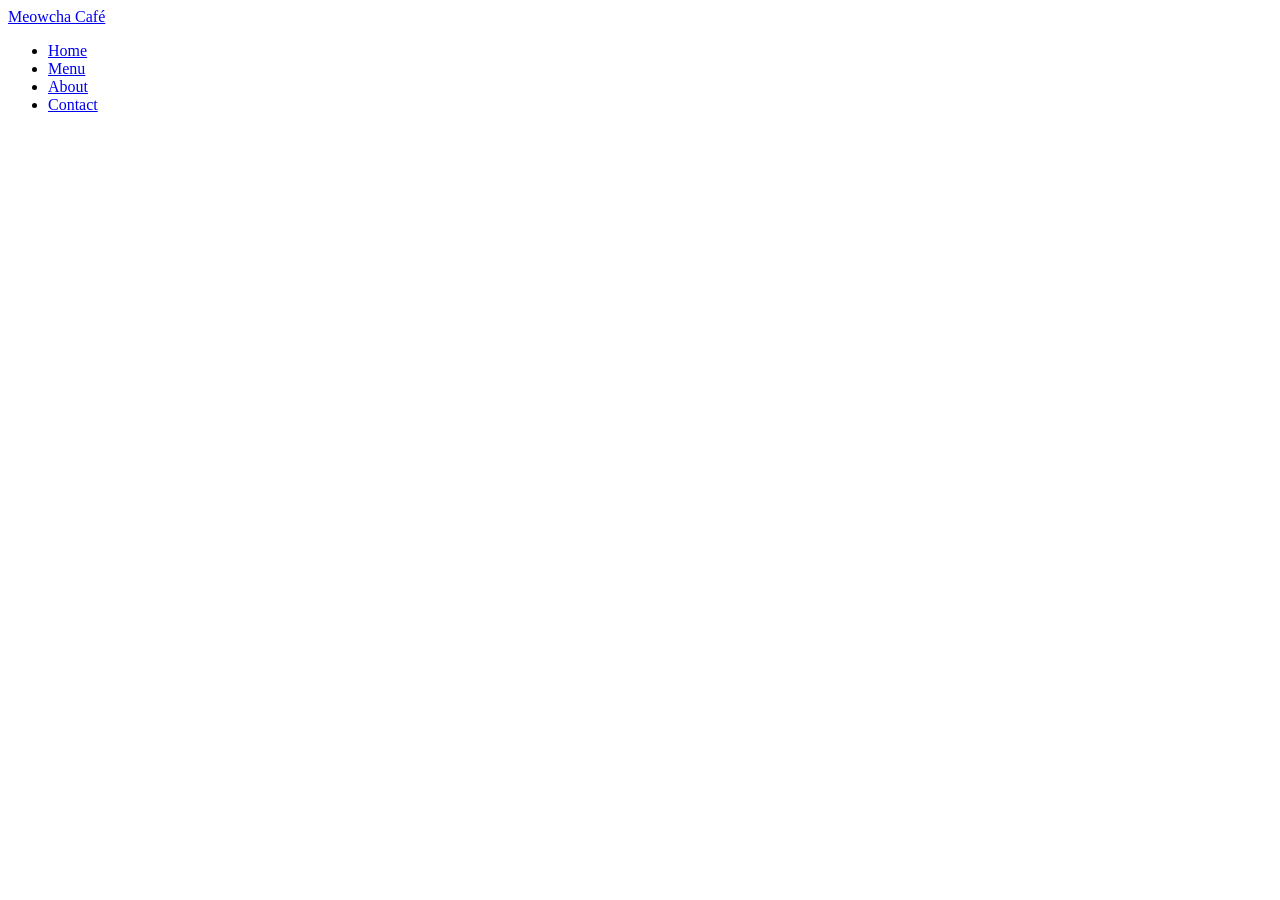
==== index.html @ 60f3a760 "update style.css" ====
<!DOCTYPE html>
<html lang="en">
<head>
  <meta charset="UTF-8">
  <meta name="viewport" content="width=device-width, initial-scale=1.0">
  <title>Meowcha Café | Home</title>

  <!-- Google Fonts link goes here once we choose the fonts -->

  <link rel="stylesheet" href="css/style.css">
</head>

<body>

  <!-- NAVBAR -->
  <header>
    <nav>
      <a href="index.html" class="nav-logo">Meowcha Café</a>
      <ul class="nav-links">
        <li><a href="index.html">Home</a></li>
        <li><a href="menu.html">Menu</a></li>
        <li><a href="about.html">About</a></li>
        <li><a href="contact.html">Contact</a></li>
      </ul>
    </nav>
  </header>

  <main>

    <!-- HERO -->
    <section class="home-hero">
      <!-- heading, short tagline, button -->
    </section>

    <!-- HOURS AND SESSIONS -->
    <section class="home-hours">
      <!-- section heading -->
      <!-- 2-3 cards: opening hours, session names and times -->
    </section>

    <!-- STORY PREVIEW -->
    <section class="home-story">
      <!-- heading, 2-3 sentences, "Read more" link to about.html -->
    </section>

    <!-- GALLERY -->
    <section class="home-gallery">
      <!-- section heading -->
      <!-- 6-8 images -->
    </section>

  </main>

  <!-- FOOTER -->
  <footer>
    <!-- café name, address, phone, copyright line -->
  </footer>

</body>
</html>
---- css/style.css ----
/* ==========================================
   1. COLOURS AND VARIABLES (Hania)
   ========================================== */
:root { 

 }

/* ==========================================
   2. GLOBAL STYLES (Hania )
   ========================================== */


/* ==========================================
   3. NAVBAR (Hania )
   ========================================== */

/* ==========================================
   4. FOOTER (Hania )
   ========================================== */

/* ==========================================
   5. HOME PAGE (Hania)
   ========================================== */

/* ==========================================
   6. MENU PAGE (Umer)
   ========================================== */



/* ==========================================
   7. CONTACT PAGE (Anoosha)
   ========================================== */
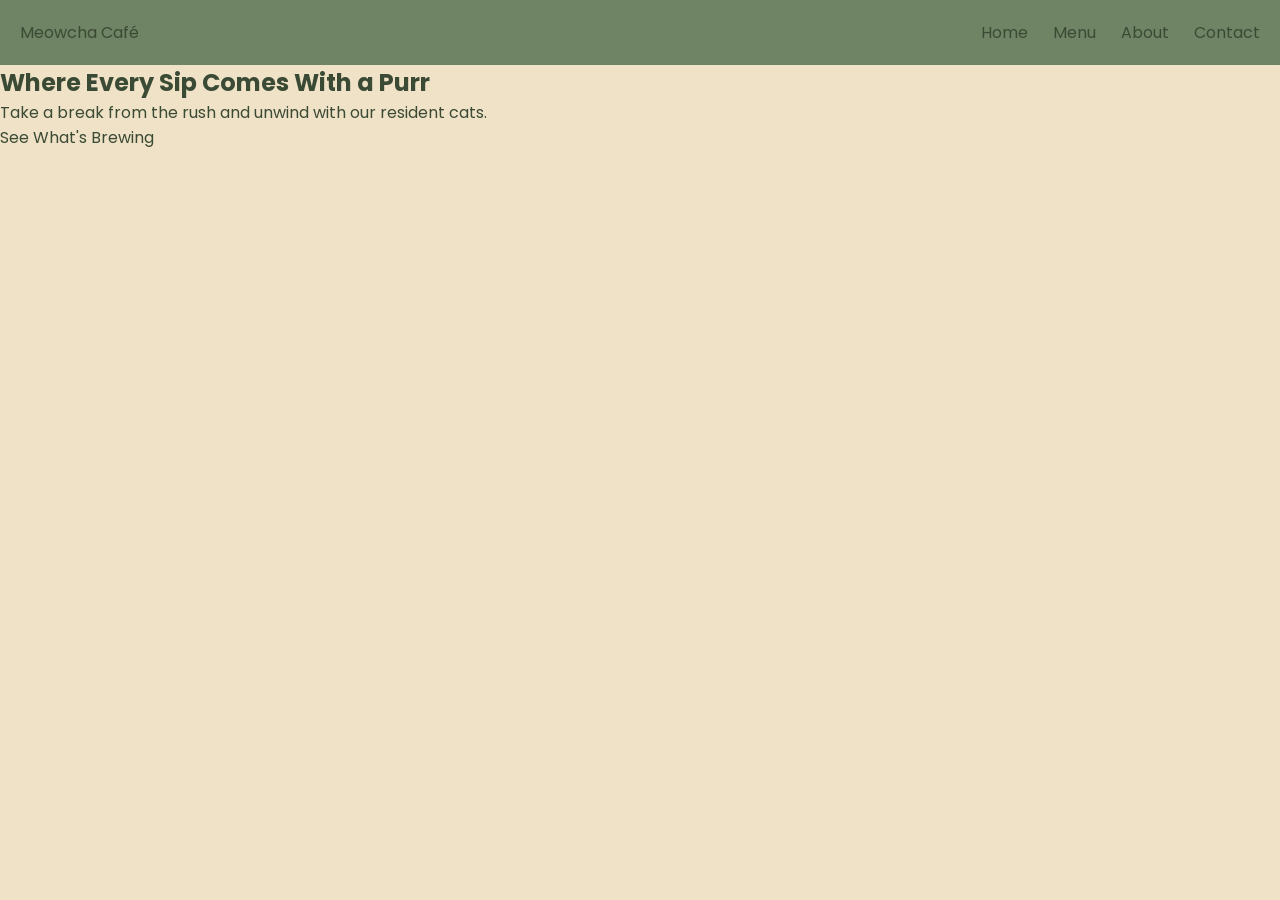
==== commit 6aa373ad: "add global styles" ====
--- a/index.html
+++ b/index.html
@@ -5,8 +5,10 @@
   <meta name="viewport" content="width=device-width, initial-scale=1.0">
   <title>Meowcha Café | Home</title>
 
-  <!-- Google Fonts link goes here once we choose the fonts -->
-
+ 
+<link rel="preconnect" href="https://fonts.googleapis.com">
+<link rel="preconnect" href="https://fonts.gstatic.com" crossorigin>
+<link href="https://fonts.googleapis.com/css2?family=Poppins:wght@400;500;600&display=swap" rel="stylesheet">
   <link rel="stylesheet" href="css/style.css">
 </head>
 
@@ -29,7 +31,9 @@
 
     <!-- HERO -->
     <section class="home-hero">
-      <!-- heading, short tagline, button -->
+      <h1>Where Every Sip Comes With a Purr</h1>
+      <p>Take a break from the rush and unwind with our resident cats.</p>
+      <a href="menu.html" class = "home-btn">See What's Brewing</a>
     </section>
 
     <!-- HOURS AND SESSIONS -->
--- a/css/style.css
+++ b/css/style.css
@@ -1,19 +1,58 @@
 /* ==========================================
    1. COLOURS AND VARIABLES (Hania)
    ========================================== */
-:root { 
 
- }
+:root {
+
+  --cream: #EFE2C6;
+  --green: #6F8464;
+
+  --dark-green: #3B4A34;
+  --light-cream: #FAF5E9;
+  --accent: #C9A66B;
+
+  /* Fonts */
+  --heading-font: 'Poppins', sans-serif;
+  --body-font: 'Poppins', sans-serif;
+}
+ 
 
 /* ==========================================
    2. GLOBAL STYLES (Hania )
+   
    ========================================== */
+   * {
+  margin: 0;
+  padding: 0;
+  box-sizing: border-box;
+}
+body{
+   background-color : var(--cream);
+   color : var(--dark-green);
+   font-family: var(--body-font);
+}
+a{
+   text-decoration: none;
+   color: var(--dark-green);
+}
+
 
 
 /* ==========================================
    3. NAVBAR (Hania )
    ========================================== */
-
+.nav-links{
+   display:flex;
+   gap:25px;
+   list-style:none;
+}
+nav{
+   display:flex;
+justify-content:space-between;
+align-items:center;
+padding: 20px;
+background-color: var(--green);
+}
 /* ==========================================
    4. FOOTER (Hania )
    ========================================== */
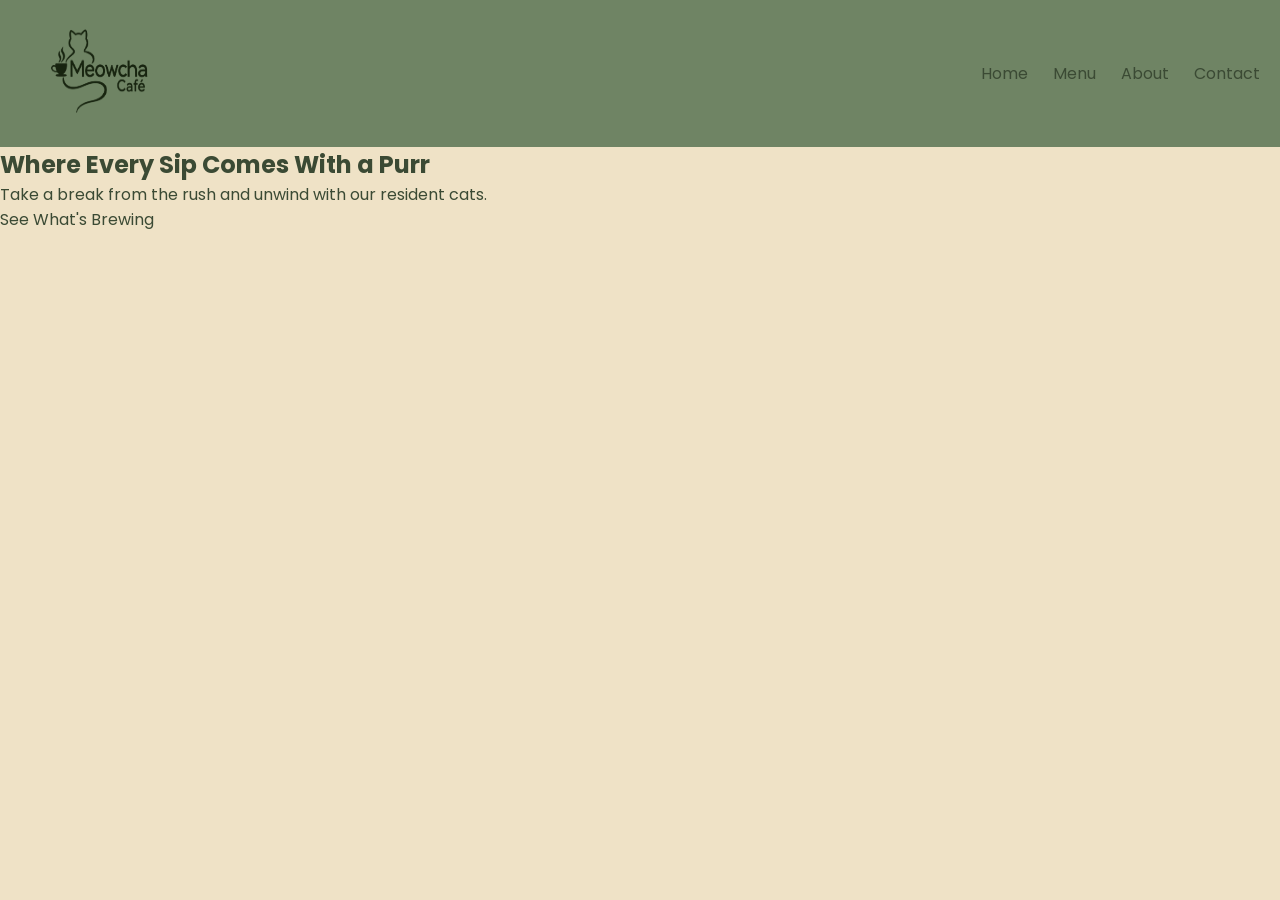
==== commit 487836c9: "nav-logo" ====
--- a/index.html
+++ b/index.html
@@ -17,7 +17,7 @@
   <!-- NAVBAR -->
   <header>
     <nav>
-      <a href="index.html" class="nav-logo">Meowcha Café</a>
+      <a href="index.html" class="nav-log"><img src="images/nav--logo.jpeg" alt="Nav logo"></a>
       <ul class="nav-links">
         <li><a href="index.html">Home</a></li>
         <li><a href="menu.html">Menu</a></li>
--- a/css/style.css
+++ b/css/style.css
@@ -64,7 +64,12 @@
 /* ==========================================
    6. MENU PAGE (Umer)
    ========================================== */
+.nav-log img{
+   height: 100px;
+   width: 150px;
+    mix-blend-mode: multiply;
 
+}
 
 
 /* ==========================================
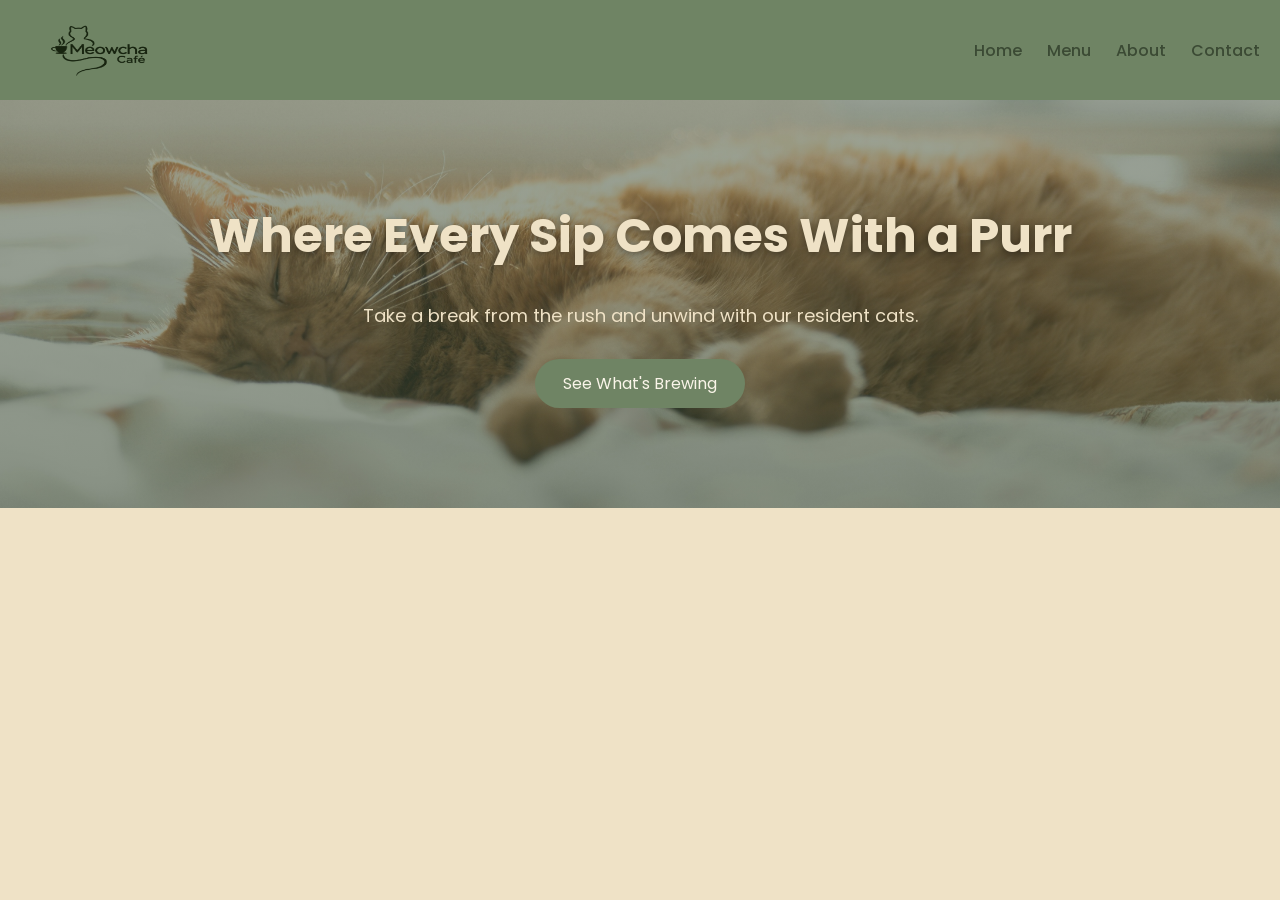
==== commit 5ab97c5d: "updated navbar and hero styles" ====
--- a/index.html
+++ b/index.html
@@ -31,13 +31,14 @@
 
     <!-- HERO -->
     <section class="home-hero">
-      <h1>Where Every Sip Comes With a Purr</h1>
-      <p>Take a break from the rush and unwind with our resident cats.</p>
+      <h1 class="change-c">Where Every Sip Comes With a Purr</h1>
+      <p class="change-c">Take a break from the rush and unwind with our resident cats.</p>
       <a href="menu.html" class = "home-btn">See What's Brewing</a>
     </section>
 
     <!-- HOURS AND SESSIONS -->
     <section class="home-hours">
+      
       <!-- section heading -->
       <!-- 2-3 cards: opening hours, session names and times -->
     </section>
--- a/css/style.css
+++ b/css/style.css
@@ -45,6 +45,8 @@
    display:flex;
    gap:25px;
    list-style:none;
+   color:var(--light-cream);
+   font-weight: 500;
 }
 nav{
    display:flex;
@@ -52,6 +54,12 @@
 align-items:center;
 padding: 20px;
 background-color: var(--green);
+transition: 0.3s;
+}
+.nav-logo{
+   font-size: 24px;
+   font-weight:500;
+   color:var(--dark-green);
 }
 /* ==========================================
    4. FOOTER (Hania )
@@ -60,6 +68,37 @@
 /* ==========================================
    5. HOME PAGE (Hania)
    ========================================== */
+.home-hero{
+   padding:100px 20px;
+   text-align:center;
+   background-image: linear-gradient(rgba(59, 74, 52, 0.5), rgba(59, 74, 52, 0.6)), url(../images/nav.jpg) ;
+background-size: cover;
+background-position: center;
+}
+.home-hero h1{
+   font-size: 48px;
+   margin-bottom: 30px;
+   text-shadow: 0 2px 8px rgba(0,0,0,0.4);
+}
+.home-hero p{
+   font-size: 18px;
+   margin-bottom: 30px;
+}
+.home-btn{
+   display:inline-block;
+   padding: 12px 28px;
+   color:var(--light-cream);
+   background-color: var(--green);
+   border-radius: 25px;
+   transition: 0.3s;
+}
+.home-btn:hover{
+   color:var(--dark-green) ;
+}
+.change-c{
+   color:var(--cream);
+}
+
 
 /* ==========================================
    6. MENU PAGE (Umer)
@@ -68,6 +107,8 @@
    height: 100px;
    width: 150px;
     mix-blend-mode: multiply;
+    height: 60px;
+    display:block;
 
 }
 
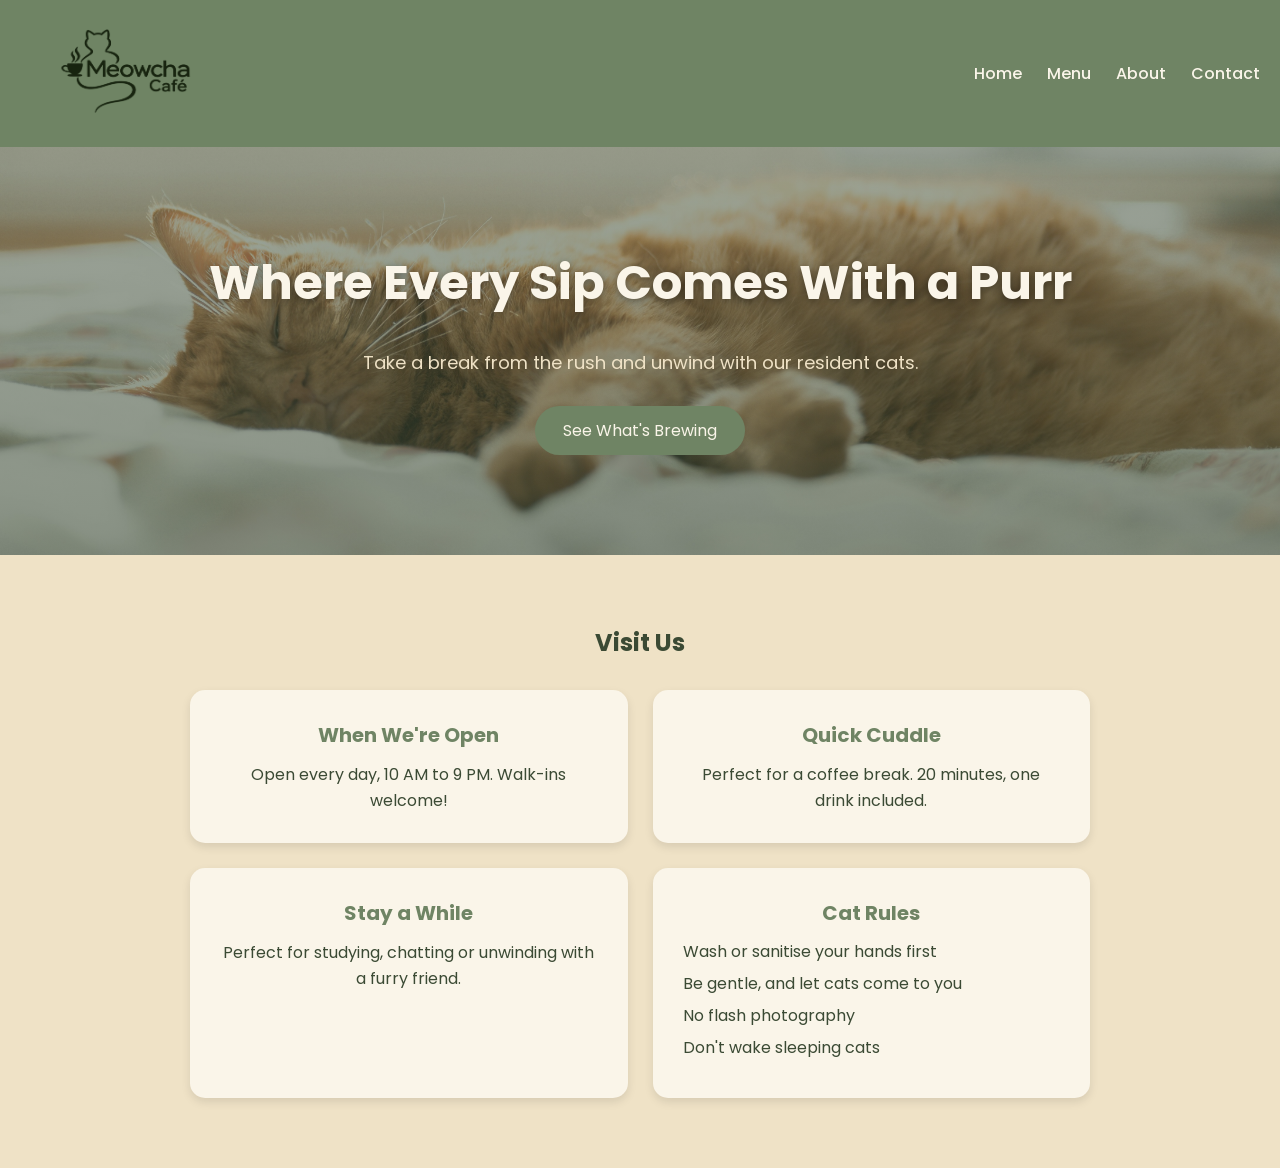
==== commit a362b725: "Added hero,hours cards and nav hover" ====
--- a/index.html
+++ b/index.html
@@ -38,7 +38,30 @@
 
     <!-- HOURS AND SESSIONS -->
     <section class="home-hours">
-      
+      <h2>Visit Us</h2>
+      <div class = "home-cards">
+        <div class="info-card">
+        <h3>When We're Open</h3>
+        <p>Open every day, 10 AM to 9 PM. Walk-ins welcome!</p>
+        </div>
+       <div class="info-card">
+          <h3>Quick Cuddle</h3>
+          <p>Perfect for a coffee break. 20 minutes, one drink included.</p>
+        </div>
+        <div class = "info-card">
+          <h3>Stay a While</h3>
+          <p>Perfect for studying, chatting or unwinding with a furry friend.</p>
+        </div>
+        <div class ="info-card">
+          <h3>Cat Rules</h3>
+          <ul>
+            <li>Wash or sanitise your hands first</li>
+            <li>Be gentle, and let cats come to you</li>
+            <li>No flash photography</li>
+            <li>Don't wake sleeping cats</li>
+          </ul>
+        </div>
+      </div>
       <!-- section heading -->
       <!-- 2-3 cards: opening hours, session names and times -->
     </section>
--- a/css/style.css
+++ b/css/style.css
@@ -48,6 +48,19 @@
    color:var(--light-cream);
    font-weight: 500;
 }
+.nav-links a{
+   color: var(--light-cream);
+   transition: 0.3s;
+  
+}
+.nav-links a:hover{
+   text-decoration: underline;
+  color: var(--accent);
+  transform: translateY(-2px);
+ 
+}
+
+
 nav{
    display:flex;
 justify-content:space-between;
@@ -79,6 +92,7 @@
    font-size: 48px;
    margin-bottom: 30px;
    text-shadow: 0 2px 8px rgba(0,0,0,0.4);
+   color: var(--light-cream);
 }
 .home-hero p{
    font-size: 18px;
@@ -93,23 +107,109 @@
    transition: 0.3s;
 }
 .home-btn:hover{
-   color:var(--dark-green) ;
+   background-color: var(--light-cream);
+    color: var(--dark-green);
+    transform: translateY(-3px);
 }
 .change-c{
    color:var(--cream);
 }
-
-
+.home-hours{
+   padding: 70px 40px;
+text-align:center;
+background-color: var(--cream);
+}
+.info-card{
+   background-color: var(--light-cream);
+   padding:30px;
+   border-radius: 15px;
+   box-shadow: 0 4px 10px rgba(0,0,0,0.1);
+   transition: 0.3s;
+}
+.info-card:hover{
+   transform: translateY(-5px);
+   box-shadow: 0 8px 18px rgba(0,0,0,0.18);
+}
+.home-cards{
+   display:grid;
+   grid-template-columns: repeat(2,1fr);
+   gap:25px;
+   max-width: 900px;
+   margin:30px auto 0;
+   
+}
+.info-card h3{
+   color:var(--green);
+   font-size: 20px;
+   margin-bottom: 12px;
+
+}
+.info-card p{
+   line-height: 1.6;
+
+}
+.info-card ul{
+   text-align: left;
+   list-style: none;
+}
+.info-card li{
+   margin-bottom: 8px;
+   line-height: 1.5;
+}
+@media (max-width: 768px) {
+  .home-cards {
+    grid-template-columns: 1fr;
+  }
+}
 /* ==========================================
    6. MENU PAGE (Umer)
    ========================================== */
 .nav-log img{
    height: 100px;
-   width: 150px;
+   width: auto;
     mix-blend-mode: multiply;
-    height: 60px;
-    display:block;
-
+   
+
+}
+
+.hero-banner {
+    height: 200px;
+    width: 630px;
+    object-fit: cover;
+    display: block;
+}
+
+.hero {
+    position: relative;
+    width: 630px;
+    height: 200px;
+    overflow: hidden;
+}
+
+.hero img {
+    width: 100%;
+    height: 100%;
+}
+
+.hero h1 {
+    position: absolute;
+    left: 30%;
+    top: 40%;
+    color: white;
+    margin: 0;
+}
+
+.para1{
+    position: absolute;
+   color: white;
+    left: 10%;
+    top: 65%;
+}
+.para2 {
+       position: absolute;
+   color: white;
+    left: 44.5%;
+    top: 75%;
 }
 
 
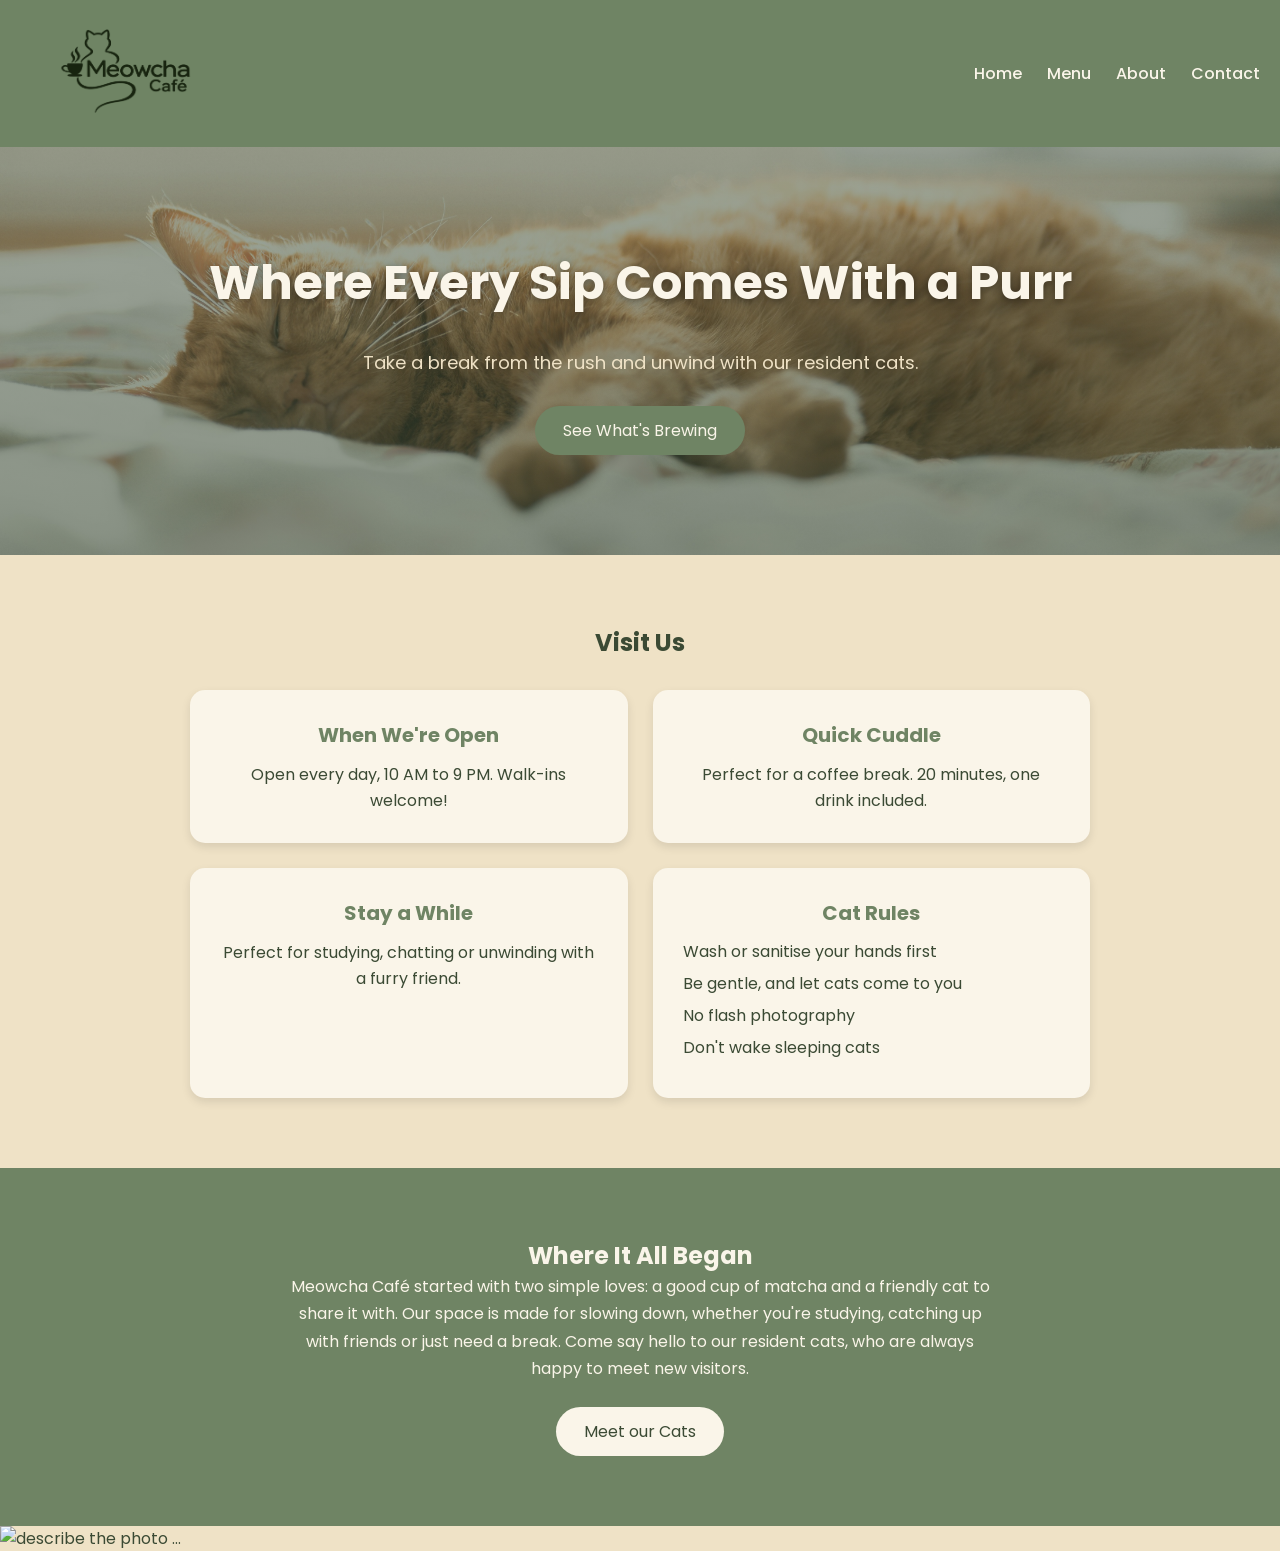
==== commit 95515b8b: "added story preview" ====
--- a/index.html
+++ b/index.html
@@ -68,13 +68,24 @@
 
     <!-- STORY PREVIEW -->
     <section class="home-story">
-      <!-- heading, 2-3 sentences, "Read more" link to about.html -->
+      <h2>Where It All Began</h2>
+      <p>Meowcha Café started with two simple loves:
+         a good cup of matcha and a friendly cat to 
+         share it with. Our space is made for slowing 
+         down, whether you're studying, catching up 
+         with friends or just need a break. Come say
+          hello to our resident cats, who are always 
+          happy to meet new visitors.</p>
+      <a href="about.html" class="home-btn home-btn-light">Meet our Cats</a>
+     
     </section>
 
     <!-- GALLERY -->
     <section class="home-gallery">
-      <!-- section heading -->
-      <!-- 6-8 images -->
+     <div class="gallery-grid">
+  <img src="images/gallery-1.jpg" alt="describe the photo">
+  ...
+</div>
     </section>
 
   </main>
--- a/css/style.css
+++ b/css/style.css
@@ -156,6 +156,26 @@
    margin-bottom: 8px;
    line-height: 1.5;
 }
+.home-story{
+   
+   padding: 70px 40px;
+   text-align: center;
+   background-color: var(--green);
+
+}
+.home-story h2{
+   color:var(--light-cream);
+}
+.home-story p{
+   max-width: 700px;
+   margin: 0 auto 25px;
+   line-height: 1.7;
+   color:var(--light-cream);
+}
+.home-btn-light{
+   background-color: var(--light-cream);
+  color: var(--dark-green);
+}
 @media (max-width: 768px) {
   .home-cards {
     grid-template-columns: 1fr;
@@ -172,47 +192,142 @@
 
 }
 
+.hero {
+    position: relative;
+    width: 100%;
+    height: 200px;
+    overflow: hidden;
+}
+
 .hero-banner {
-    height: 200px;
-    width: 630px;
+    width: 100%;
+    height: 100%;
     object-fit: cover;
     display: block;
 }
 
-.hero {
-    position: relative;
-    width: 630px;
-    height: 200px;
-    overflow: hidden;
-}
-
-.hero img {
-    width: 100%;
-    height: 100%;
-}
-
 .hero h1 {
     position: absolute;
-    left: 30%;
+    left: 40%;
     top: 40%;
     color: white;
     margin: 0;
 }
 
-.para1{
+.para1 {
     position: absolute;
-   color: white;
-    left: 10%;
+    color: white;
+    left: 30%;
     top: 65%;
-}
+    margin: 0;
+}
+
 .para2 {
-       position: absolute;
-   color: white;
-    left: 44.5%;
-    top: 75%;
-}
-
-
+    position: absolute;
+    color: white;
+    left: 47%;
+    top: 80%;
+    margin: 0;
+}
+
+.main-container {
+    display: flex;
+    justify-content: center;
+    gap: 25px;
+    margin-top: 25px;
+}
+
+.container {
+    width: 350px;
+    height: 500px;
+    background-color: #F8F1E3;
+    border: 2px solid #6F8464;
+    border-radius: 15px;
+    overflow: hidden;
+}
+
+.container img {
+    width: 100%;
+    height: 220px;
+    object-fit: cover;
+    display: block;
+    border-radius: 2px;
+}
+
+.card-content {
+    padding: 12px;
+}
+
+.card-content h2 {
+    text-align: center;
+    color: #40513B;
+    margin: 8px 0 15px;
+}
+
+.cat-info {
+    display: flex;
+    justify-content: space-between;
+    background-color: #EFE5D0;
+    padding: 12px;
+    border-radius: 8px;
+}
+
+.cat-info div {
+    width: 50%;
+}
+
+.birthday {
+    text-align: right;
+    border-left: 1px solid #6F8464;
+    padding-left: 8px;
+}
+
+.cat-info span {
+    color: #78896D;
+    font-size: 12px;
+}
+
+.cat-info p {
+    color: #40513B;
+    margin-top: 5px;
+    font-size: 14px;
+}
+
+.personality-title {
+    color: #6F8464;
+    margin-top: 15px;
+}
+
+.tags {
+    display: flex;
+    flex-wrap: wrap;
+    gap: 8px;
+}
+
+.tags span {
+    background-color: #E8EBD9;
+    color: #40513B;
+    border: 1px solid #C6CEB8;
+    border-radius: 20px;
+    padding: 6px 12px;
+    font-size: 12px;
+}
+
+.card-content button {
+    width: 100%;
+    padding: 12px;
+    margin-top: 20px;
+    background-color: #6F8464;
+    color: white;
+    border: none;
+    border-radius: 8px;
+    font-size: 15px;
+    cursor: pointer;
+}
+.card-content button:hover {
+    background-color: #526448;
+    cursor: pointer;
+}
 /* ==========================================
    7. CONTACT PAGE (Anoosha)
    ========================================== */
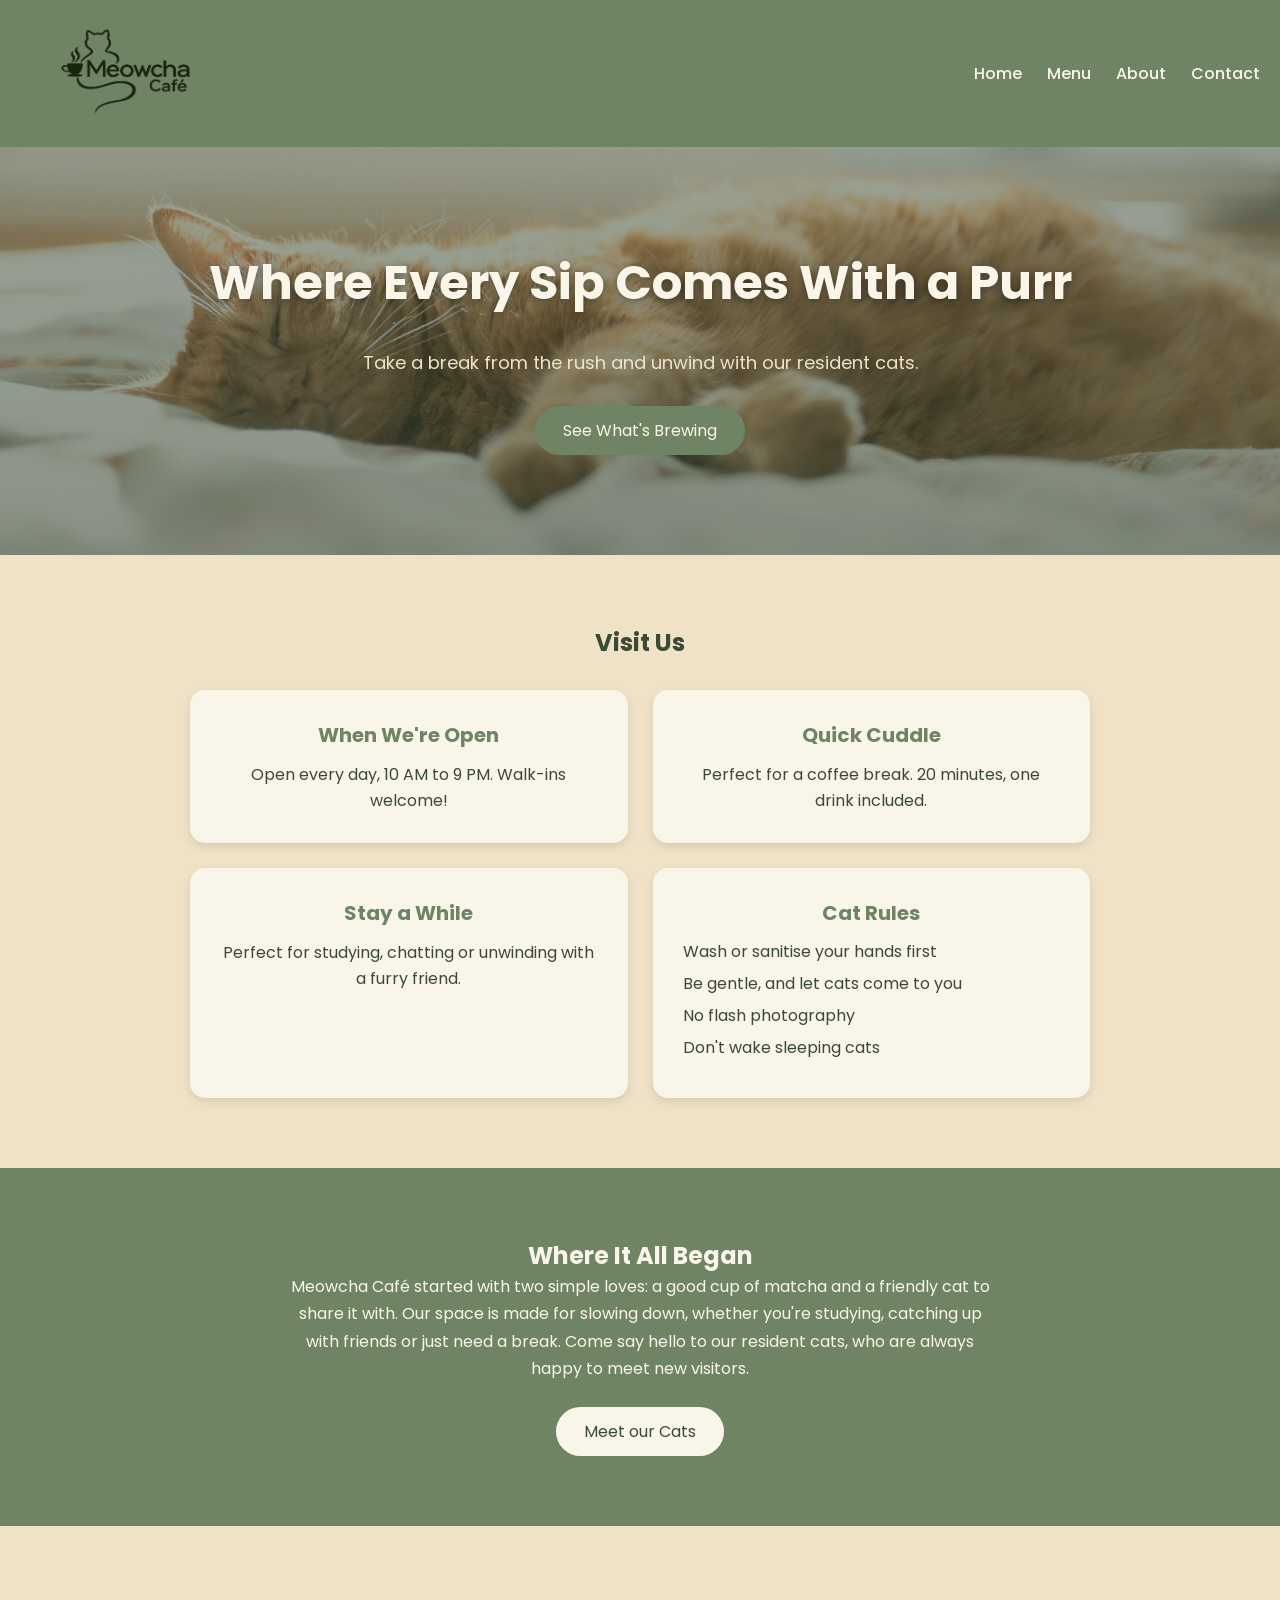
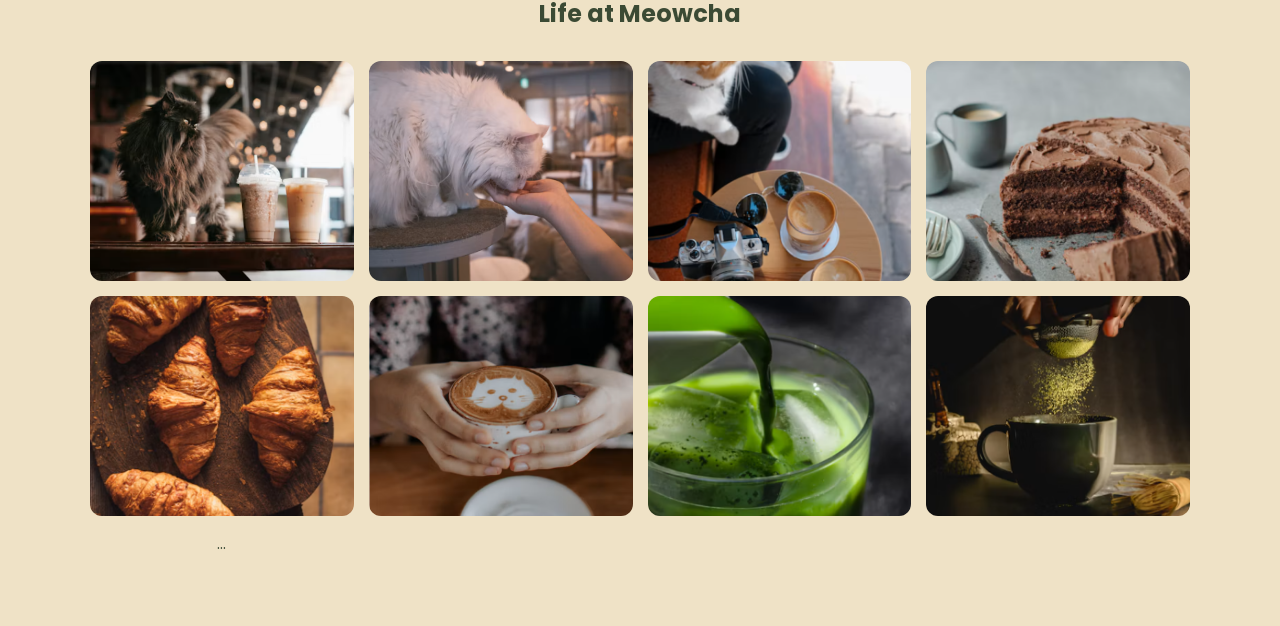
==== commit cbd0e9ea: "added gallery" ====
--- a/index.html
+++ b/index.html
@@ -82,8 +82,17 @@
 
     <!-- GALLERY -->
     <section class="home-gallery">
+      <h2>Life at Meowcha</h2>
      <div class="gallery-grid">
-  <img src="images/gallery-1.jpg" alt="describe the photo">
+  <img src="images/gallery1.png" alt="a cat looking out of the window">
+   <img src="images/gallery2.png" alt="moments of cafe">
+  <img src="images/gallery3.png" alt="coffee with cat">
+   <img src="images/gallery4.png" alt="A slice of cake served with a cup of tea">
+  <img src="images/gallery5.png" alt="A fresh croissant">
+   <img src="images/gallery6.png" alt="cat art coffee">
+  <img src="images/gallery7.png" alt="matcha">
+   <img src="images/gallery8.png" alt="making matcha">
+  
   ...
 </div>
     </section>
--- a/css/style.css
+++ b/css/style.css
@@ -176,20 +176,63 @@
    background-color: var(--light-cream);
   color: var(--dark-green);
 }
+.home-gallery{
+   padding:70px 40px;
+   text-align: center;
+   background-color: var(--cream);
+}
+.gallery-grid{
+   display:grid;
+   grid-template-columns: repeat(4,1fr);
+   gap:15px;
+   max-width: 1100px;
+   margin: 30px auto 0;
+}
+.gallery-grid img{
+width: 100%;
+height: 220px;
+object-fit: cover;
+border-radius: 12px;
+transition: 0.3s;
+}
+.gallery-grid img:hover{
+   transform: scale(1.05);
+}
 @media (max-width: 768px) {
   .home-cards {
     grid-template-columns: 1fr;
   }
+  .gallery-grid{
+   grid-template-columns: repeat(2, 1fr);
+  }
 }
 /* ==========================================
    6. MENU PAGE (Umer)
    ========================================== */
-.nav-log img{
-   height: 100px;
-   width: auto;
+
+
+
+
+
+
+
+
+
+
+
+
+
+
+
+
+   /* ==========================================
+   7. About (Umer)
+   ========================================== */
+
+.nav-log img {
+    height: 100px;
+    width: auto;
     mix-blend-mode: multiply;
-   
-
 }
 
 .hero {
@@ -244,6 +287,12 @@
     border: 2px solid #6F8464;
     border-radius: 15px;
     overflow: hidden;
+    transition: transform 0.3s ease, box-shadow 0.3s ease;
+}
+
+.container:hover {
+    transform: translateY(-5px);
+    box-shadow: 0 5px 15px rgba(0, 0, 0, 0.15);
 }
 
 .container img {
@@ -251,8 +300,13 @@
     height: 220px;
     object-fit: cover;
     display: block;
-    border-radius: 2px;
-}
+    transition: transform 0.3s ease;
+}
+
+.container:hover img {
+    transform: scale(1.05);
+}
+
 
 .card-content {
     padding: 12px;
@@ -274,12 +328,6 @@
 
 .cat-info div {
     width: 50%;
-}
-
-.birthday {
-    text-align: right;
-    border-left: 1px solid #6F8464;
-    padding-left: 8px;
 }
 
 .cat-info span {
@@ -324,10 +372,80 @@
     font-size: 15px;
     cursor: pointer;
 }
+
 .card-content button:hover {
     background-color: #526448;
-    cursor: pointer;
-}
-/* ==========================================
-   7. CONTACT PAGE (Anoosha)
+}
+
+@media screen and (max-width: 1100px) {
+    .main-container {
+        flex-wrap: wrap;
+        gap: 20px;
+    }
+
+    .container {
+        width: 300px;
+    }
+
+    .hero h1 {
+        left: 35%;
+    }
+
+    .para1 {
+        left: 20%;
+    }
+
+    .para2 {
+        left: 45%;
+    }
+}
+
+@media screen and (max-width: 650px) {
+    .nav-log img {
+        height: 70px;
+    }
+
+    .hero {
+        height: 180px;
+    }
+
+    .hero h1 {
+        left: 50%;
+        top: 30%;
+        transform: translateX(-50%);
+        font-size: 24px;
+        white-space: nowrap;
+    }
+
+    .para1 {
+        left: 10%;
+        right: 10%;
+        top: 55%;
+        text-align: center;
+        font-size: 13px;
+    }
+
+    .para2 {
+        left: 50%;
+        top: 75%;
+        transform: translateX(-50%);
+        font-size: 13px;
+    }
+
+    .main-container {
+        flex-direction: column;
+        align-items: center;
+        gap: 20px;
+        margin-top: 20px;
+    }
+
+    .container {
+        width: 90%;
+        max-width: 350px;
+        height: 500px;
+    }
+}
+
+/* ==========================================
+   8. CONTACT PAGE (Anoosha)
    ========================================== */
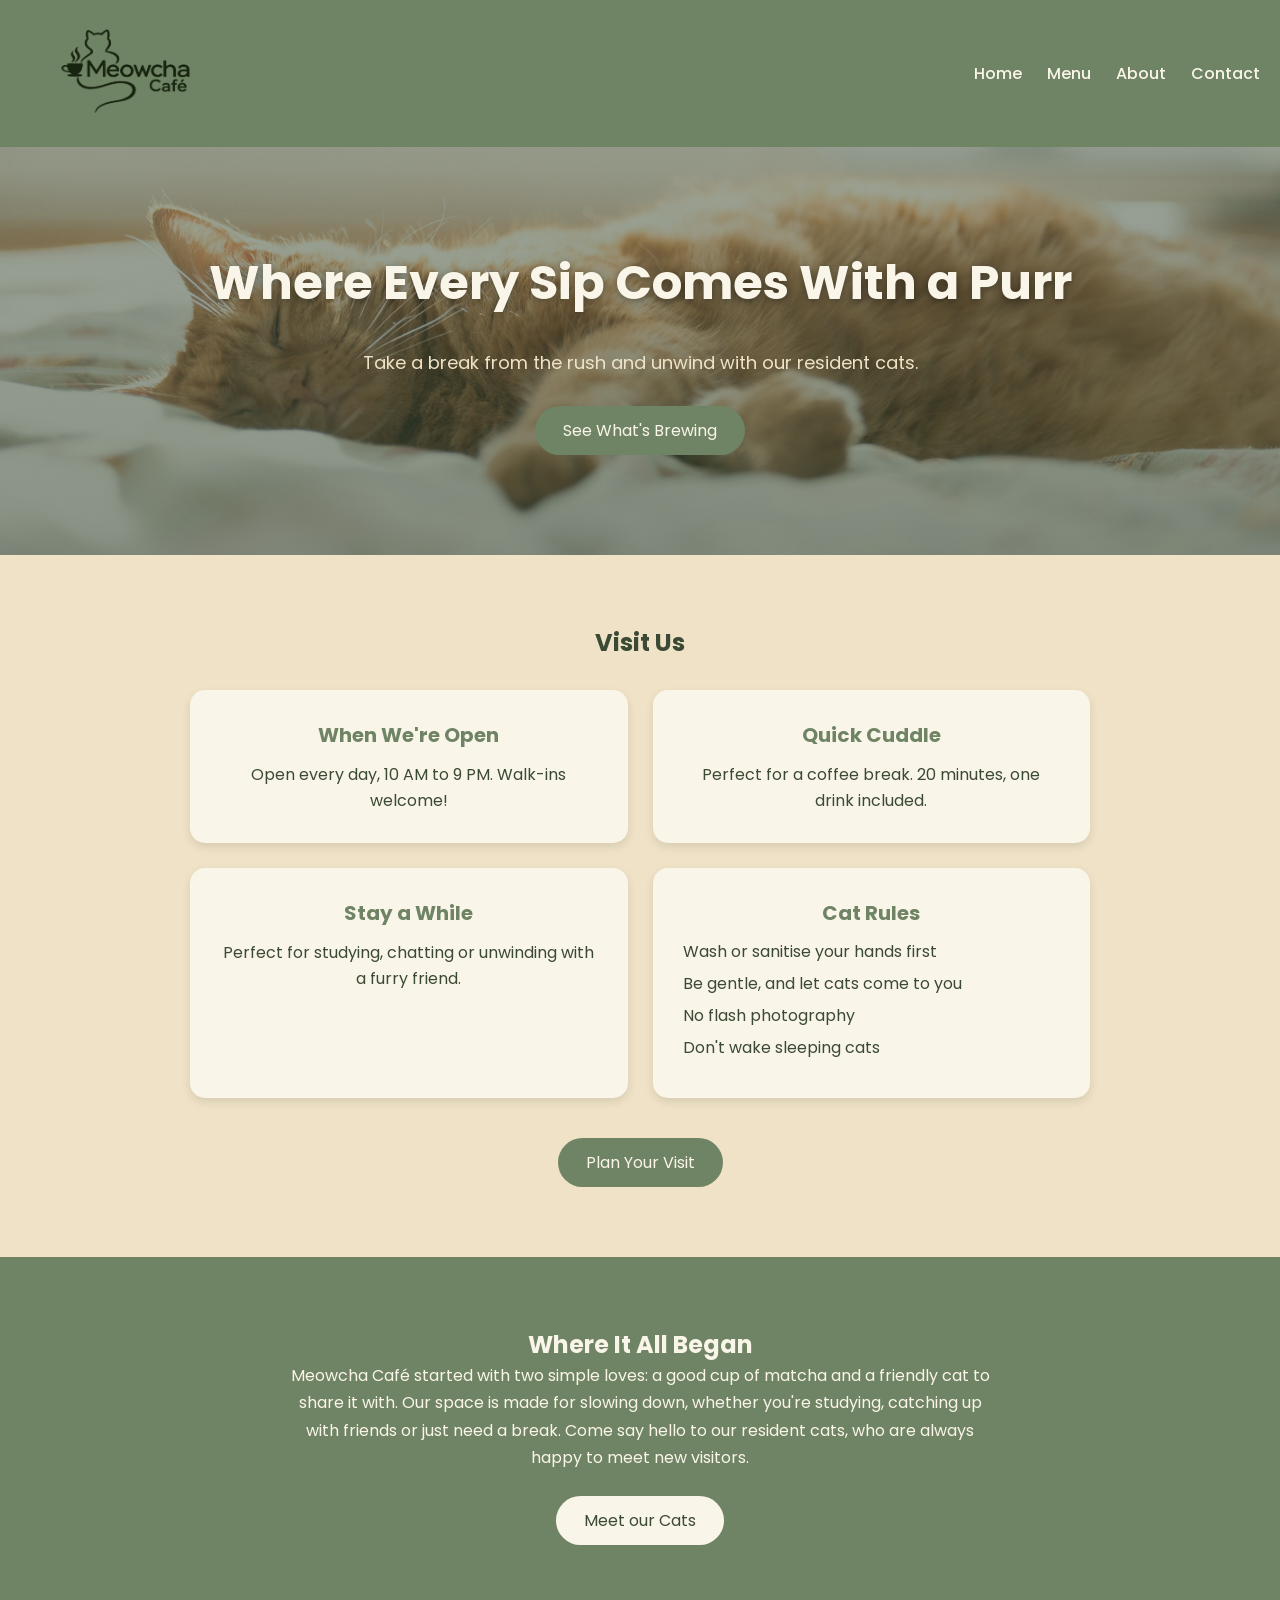
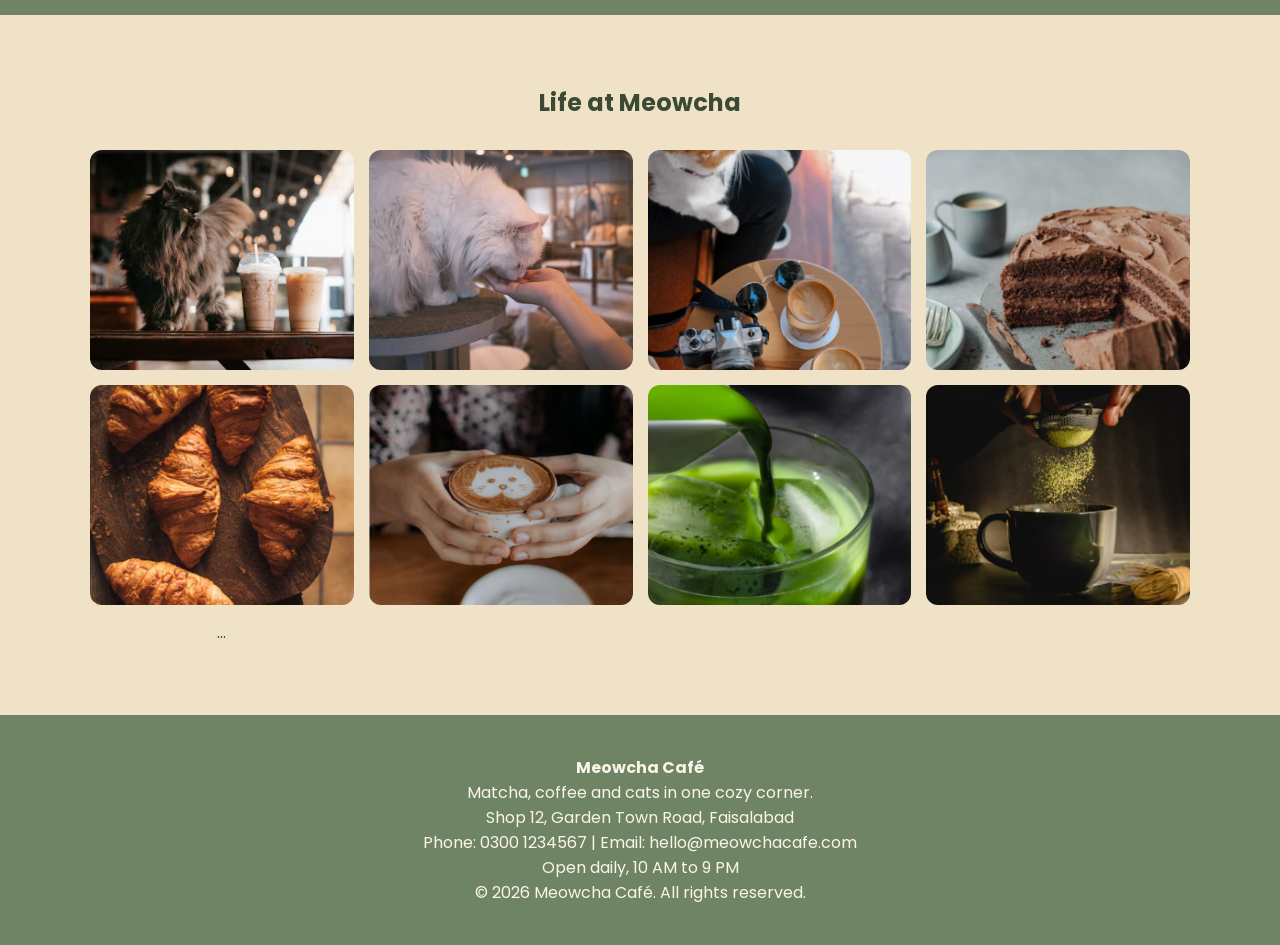
==== commit 0f034112: "footer" ====
--- a/index.html
+++ b/index.html
@@ -62,6 +62,9 @@
           </ul>
         </div>
       </div>
+     <div class = "home-cta">
+<a href="contact.html" class="home-btn">Plan Your Visit</a>
+     </div>
       <!-- section heading -->
       <!-- 2-3 cards: opening hours, session names and times -->
     </section>
@@ -100,9 +103,16 @@
   </main>
 
   <!-- FOOTER -->
-  <footer>
-    <!-- café name, address, phone, copyright line -->
-  </footer>
+  
+   <footer>
+  <p><strong>Meowcha Café</strong></p>
+  <p>Matcha, coffee and cats in one cozy corner.</p>
+  <p>Shop 12, Garden Town Road, Faisalabad</p>
+  <p>Phone: 0300 1234567 | Email: hello@meowchacafe.com</p>
+  <p>Open daily, 10 AM to 9 PM</p>
+  <p>© 2026 Meowcha Café. All rights reserved.</p>
+</footer>
+  
 
 </body>
 </html>
--- a/css/style.css
+++ b/css/style.css
@@ -156,6 +156,9 @@
    margin-bottom: 8px;
    line-height: 1.5;
 }
+.home-cta{
+   margin-top: 40px;
+}
 .home-story{
    
    padding: 70px 40px;
@@ -197,6 +200,12 @@
 }
 .gallery-grid img:hover{
    transform: scale(1.05);
+}
+footer{
+   background-color: var(--green);
+   color: var(--light-cream);
+   padding: 40px 20px;
+   text-align: center;
 }
 @media (max-width: 768px) {
   .home-cards {
@@ -210,7 +219,163 @@
    6. MENU PAGE (Umer)
    ========================================== */
 
-
+.head-menu {
+   color: #3B4A34;
+   justify-self: center;
+}
+
+.menu-section {
+    display: grid;
+    grid-template-columns: repeat(6, 1fr);
+    gap: 25px;
+    padding: 35px 5%;
+    background-color: #F8F1E3;
+}
+
+.menu-card {
+    grid-column: span 2;
+    background-color: #EFE5D0;
+    border: 1px solid #C6CEB8;
+    border-radius: 12px;
+    overflow: hidden;
+}
+
+.menu-card:nth-child(4) {
+    grid-column: 2 / 4;
+}
+
+.menu-card:nth-child(5) {
+    grid-column: 4 / 6;
+}
+
+.menu-card:hover {
+    box-shadow: 0 5px 12px rgba(64, 81, 59, 0.2);
+}
+
+.menu-header {
+    display: flex;
+    align-items: center;
+    gap: 15px;
+    padding: 20px;
+    background-color: #E8EBD9;
+}
+
+.menu-header h2 {
+    color: #40513B;
+    font-family: 'Playfair Display', serif;
+    font-size: 23px;
+    margin: 0;
+}
+
+.menu-icon {
+    background-color: #F8F1E3;
+    color: #6F8464;
+    width: 48px;
+    height: 48px;
+    border-radius: 50%;
+    display: flex;
+    align-items: center;
+    justify-content: center;
+}
+
+.menu-icon span {
+    font-size: 27px;
+}
+
+.menu-items {
+    padding: 15px 20px;
+}
+
+.menu-row {
+    display: flex;
+    justify-content: space-between;
+    align-items: center;
+    gap: 10px;
+    padding: 13px 5px;
+    border-bottom: 1px solid #D8DCCB;
+    color: #40513B;
+    font-family: 'Poppins', sans-serif;
+    font-size: 14px;
+}
+
+.menu-row:hover {
+    background-color: #E8EBD9;
+    box-shadow: 0 2px 6px rgba(64, 81, 59, 0.15);
+    border-radius: 6px;
+}
+
+.menu-row span {
+    flex: 1;
+}
+
+.menu-row strong {
+    color: #6F8464;
+    font-size: 14px;
+    white-space: nowrap;
+}
+
+.menu-row:last-child {
+    border-bottom: none;
+}
+
+.price-heading {
+    display: grid;
+    grid-template-columns: 1fr 65px 65px;
+    text-align: center;
+    padding: 10px 5px;
+    margin-bottom: 5px;
+    color: #6F8464;
+    font-size: 12px;
+    font-weight: 600;
+    border-bottom: 1px solid #C6CEB8;
+}
+
+.price-heading span:first-child {
+    text-align: left;
+}
+
+.latte-row {
+    display: grid;
+    grid-template-columns: 1fr 65px 65px;
+    gap: 5px;
+}
+
+.latte-row span {
+    text-align: left;
+}
+
+.latte-row strong {
+    text-align: center;
+}
+
+.menu-note {
+    text-align: center;
+    color: #6F8464;
+    font-size: 13px;
+    margin: 20px;
+}
+
+@media (max-width: 1000px) {
+    .menu-section {
+        grid-template-columns: repeat(2, 1fr);
+    }
+
+    .menu-card {
+        grid-column: auto;
+    }
+
+    .menu-card:nth-child(4),
+    .menu-card:nth-child(5) {
+        grid-column: auto;
+    }
+}
+
+@media (max-width: 600px) {
+    .menu-section {
+        grid-template-columns: 1fr;
+        padding: 20px;
+    }
+}
 
 
 
